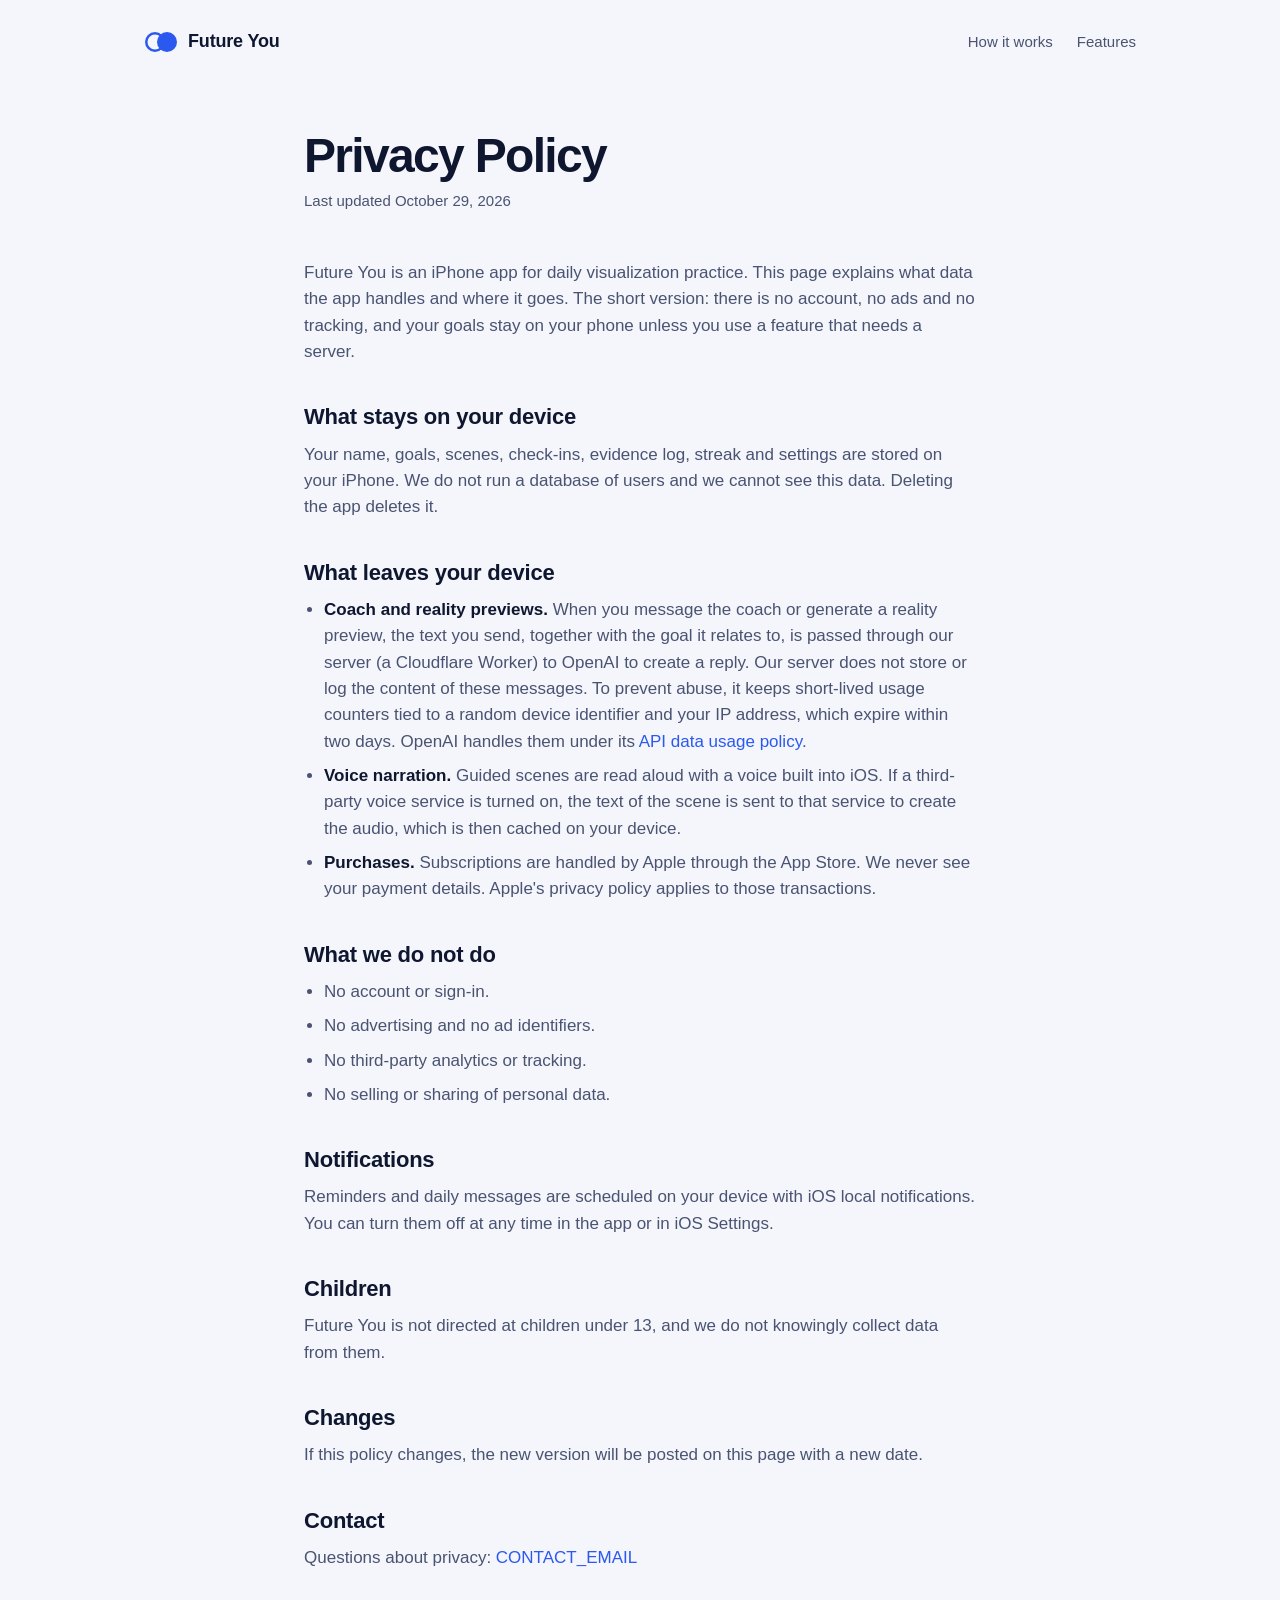
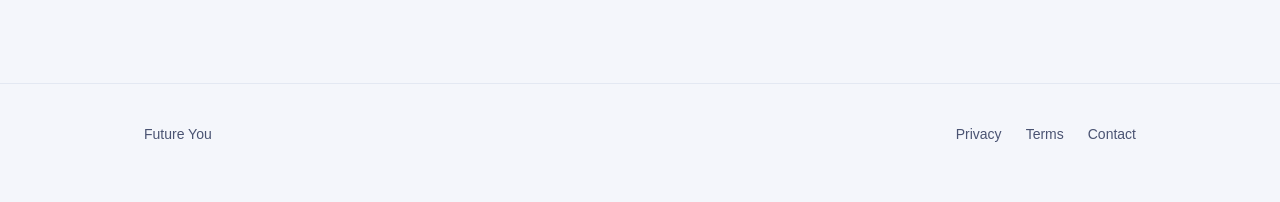
==== privacy/index.html @ b3ddc8c0 "Add Future You landing page, privacy and terms Co-Authored-By: Claude Opus 5.5 <noreply@anthropic.co" ====
<!doctype html>
<html lang="en">
<head>
  <meta charset="utf-8">
  <meta name="viewport" content="width=device-width, initial-scale=1">
  <title>Privacy Policy | Future You</title>
  <meta name="description" content="How Future You handles your data.">
  <meta name="theme-color" content="#F4F6FB">
  <link rel="icon" type="image/png" href="/assets/favicon.png">
  <link rel="apple-touch-icon" href="/assets/apple-touch-icon.png">
  <link rel="stylesheet" href="/assets/style.css">
</head>
<body>
  <header class="site-header">
    <div class="wrap">
      <a class="brand" href="/" aria-label="Future You home">
        <svg width="34" height="22" viewBox="0 0 34 22" aria-hidden="true"><circle cx="11" cy="11" r="8.75" fill="none" stroke="#2B59F0" stroke-width="2.5"/><circle cx="23" cy="11" r="10" fill="#2B59F0"/></svg>
        Future You
      </a>
      <nav class="nav">
        <a href="/#how">How it works</a>
        <a href="/#features">Features</a>
      </nav>
    </div>
  </header>

  <main class="legal">
    <div class="wrap">
      <h1>Privacy Policy</h1>
      <p class="updated">Last updated October 29, 2026</p>

      <p>Future You is an iPhone app for daily visualization practice. This page explains what data the app handles and where it goes. The short version: there is no account, no ads and no tracking, and your goals stay on your phone unless you use a feature that needs a server.</p>

      <h2>What stays on your device</h2>
      <p>Your name, goals, scenes, check-ins, evidence log, streak and settings are stored on your iPhone. We do not run a database of users and we cannot see this data. Deleting the app deletes it.</p>

      <h2>What leaves your device</h2>
      <ul>
        <li><strong>Coach and reality previews.</strong> When you message the coach or generate a reality preview, the text you send, together with the goal it relates to, is passed through our server (a Cloudflare Worker) to OpenAI to create a reply. Our server does not store or log the content of these messages. To prevent abuse, it keeps short-lived usage counters tied to a random device identifier and your IP address, which expire within two days. OpenAI handles them under its <a href="https://openai.com/policies/api-data-usage-policies" rel="noopener">API data usage policy</a>.</li>
        <li><strong>Voice narration.</strong> Guided scenes are read aloud with a voice built into iOS. If a third-party voice service is turned on, the text of the scene is sent to that service to create the audio, which is then cached on your device.</li>
        <li><strong>Purchases.</strong> Subscriptions are handled by Apple through the App Store. We never see your payment details. Apple's privacy policy applies to those transactions.</li>
      </ul>

      <h2>What we do not do</h2>
      <ul>
        <li>No account or sign-in.</li>
        <li>No advertising and no ad identifiers.</li>
        <li>No third-party analytics or tracking.</li>
        <li>No selling or sharing of personal data.</li>
      </ul>

      <h2>Notifications</h2>
      <p>Reminders and daily messages are scheduled on your device with iOS local notifications. You can turn them off at any time in the app or in iOS Settings.</p>

      <h2>Children</h2>
      <p>Future You is not directed at children under 13, and we do not knowingly collect data from them.</p>

      <h2>Changes</h2>
      <p>If this policy changes, the new version will be posted on this page with a new date.</p>

      <h2>Contact</h2>
      <p>Questions about privacy: <a href="mailto:CONTACT_EMAIL">CONTACT_EMAIL</a></p>
    </div>
  </main>

  <footer class="site-footer">
    <div class="wrap">
      <span>Future You</span>
      <nav>
        <a href="/privacy">Privacy</a>
        <a href="/terms">Terms</a>
        <a href="mailto:CONTACT_EMAIL">Contact</a>
      </nav>
    </div>
  </footer>
</body>
</html>
---- assets/style.css ----
:root {
  --blue: #2B59F0;
  --blue-deep: #1F45D6;
  --ink: #0F1730;
  --ink-soft: #4A5372;
  --bg: #F4F6FB;
  --card: #FFFFFF;
  --line: #E3E8F2;
  --radius: 20px;
  --max: 1040px;
  color-scheme: light;
}

* { box-sizing: border-box; }

html { -webkit-text-size-adjust: 100%; }

body {
  margin: 0;
  background: var(--bg);
  color: var(--ink);
  font-family: -apple-system, BlinkMacSystemFont, "SF Pro Text", "Inter", "Helvetica Neue", Arial, sans-serif;
  font-size: 17px;
  line-height: 1.55;
  -webkit-font-smoothing: antialiased;
}

a { color: var(--blue); text-decoration: none; }
a:hover { color: var(--blue-deep); }

.wrap { max-width: var(--max); margin: 0 auto; padding: 0 24px; }

/* Header */
.site-header { padding: 28px 0; }
.site-header .wrap { display: flex; align-items: center; justify-content: space-between; }
.brand { display: inline-flex; align-items: center; gap: 10px; color: var(--ink); font-weight: 650; font-size: 18px; letter-spacing: -0.01em; }
.brand:hover { color: var(--ink); }
.brand svg { display: block; }
.nav { display: flex; gap: 24px; font-size: 15px; }
.nav a { color: var(--ink-soft); }
.nav a:hover { color: var(--ink); }

/* Hero */
.hero { padding: 72px 0 96px; }
.hero-grid { display: grid; grid-template-columns: 1.2fr 1fr; gap: 56px; align-items: center; }
.eyebrow { font-size: 14px; font-weight: 600; color: var(--blue); letter-spacing: 0.02em; margin: 0 0 20px; }
h1 {
  font-family: -apple-system, BlinkMacSystemFont, "SF Pro Display", "Inter", "Helvetica Neue", Arial, sans-serif;
  font-size: clamp(44px, 7vw, 76px);
  line-height: 1.02;
  letter-spacing: -0.035em;
  font-weight: 700;
  margin: 0 0 24px;
}
.lede { font-size: 20px; color: var(--ink-soft); max-width: 30em; margin: 0 0 36px; }
.hero-mark { display: flex; justify-content: center; }
.hero-mark .icon {
  width: min(320px, 70vw);
  aspect-ratio: 1;
  border-radius: 22.5%;
  border: 1px solid var(--line);
  background: var(--card);
}

/* Buttons */
.btn {
  display: inline-flex; align-items: center; gap: 10px;
  padding: 16px 26px;
  border-radius: 999px;
  font-size: 16px; font-weight: 600;
  background: var(--ink); color: #fff;
}
.btn[aria-disabled="true"] { cursor: default; }
.btn svg { flex: none; }
.btn-note { display: block; margin-top: 14px; font-size: 14px; color: var(--ink-soft); }

/* Sections */
section { padding: 88px 0; border-top: 1px solid var(--line); }
h2 {
  font-size: clamp(30px, 4vw, 40px);
  letter-spacing: -0.025em;
  line-height: 1.1;
  font-weight: 700;
  margin: 0 0 48px;
  max-width: 18em;
}
h3 { font-size: 20px; letter-spacing: -0.01em; margin: 0 0 8px; font-weight: 650; }
p { margin: 0 0 16px; }

.steps { display: grid; grid-template-columns: repeat(3, 1fr); gap: 20px; list-style: none; padding: 0; margin: 0; }
.step { background: var(--card); border: 1px solid var(--line); border-radius: var(--radius); padding: 32px 28px; }
.step-num { font-size: 14px; font-weight: 600; color: var(--blue); margin-bottom: 40px; }
.step p { color: var(--ink-soft); margin: 0; }

.features { display: grid; grid-template-columns: repeat(2, 1fr); gap: 0 56px; list-style: none; padding: 0; margin: 0; }
.features li { padding: 28px 0; border-top: 1px solid var(--line); }
.features p { color: var(--ink-soft); margin: 0; }

.origin { display: grid; grid-template-columns: 1fr 1.4fr; gap: 56px; }
.origin h2 { margin-bottom: 0; }
.origin p { color: var(--ink-soft); font-size: 18px; }

.cta { text-align: left; }
.cta h2 { margin-bottom: 32px; }

/* Footer */
.site-footer { border-top: 1px solid var(--line); padding: 40px 0 56px; font-size: 14px; color: var(--ink-soft); }
.site-footer .wrap { display: flex; justify-content: space-between; gap: 24px; flex-wrap: wrap; }
.site-footer nav { display: flex; gap: 24px; }
.site-footer a { color: var(--ink-soft); }
.site-footer a:hover { color: var(--ink); }

/* Legal pages */
.legal { padding: 48px 0 96px; border-top: 0; }
.legal .wrap { max-width: 720px; }
.legal h1 { font-size: clamp(36px, 5vw, 48px); margin-bottom: 8px; }
.legal .updated { color: var(--ink-soft); font-size: 15px; margin-bottom: 48px; }
.legal h2 { font-size: 22px; margin: 40px 0 12px; letter-spacing: -0.01em; }
.legal p, .legal li { color: var(--ink-soft); }
.legal ul { padding-left: 20px; margin: 0 0 16px; }
.legal li { margin-bottom: 8px; }
.legal strong { color: var(--ink); font-weight: 600; }

@media (max-width: 820px) {
  .hero { padding: 40px 0 72px; }
  .hero-grid { grid-template-columns: 1fr; gap: 48px; }
  .hero-mark { justify-content: flex-start; }
  .hero-mark .icon { width: 160px; }
  .hero-mark { order: -1; }
  .steps { grid-template-columns: 1fr; }
  .features { grid-template-columns: 1fr; }
  .origin { grid-template-columns: 1fr; gap: 24px; }
  section { padding: 64px 0; }
  .nav { gap: 16px; }
}
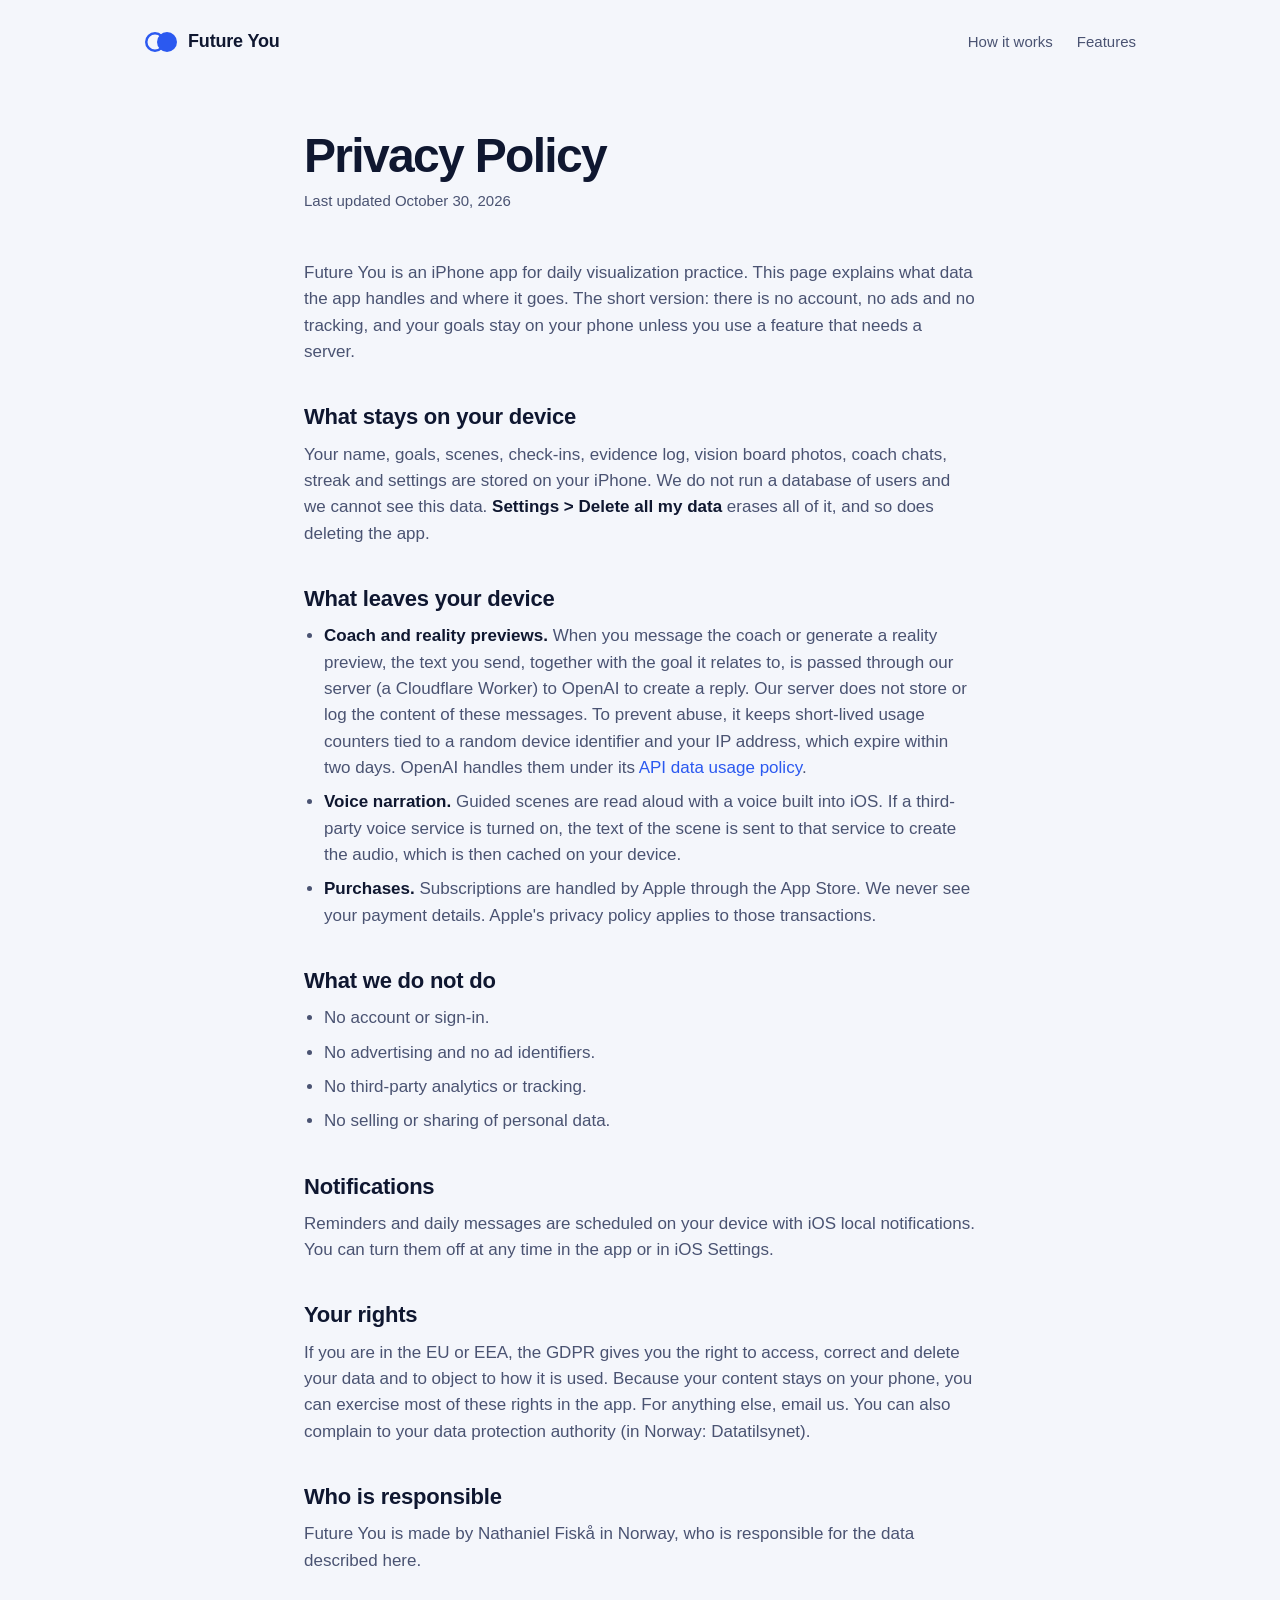
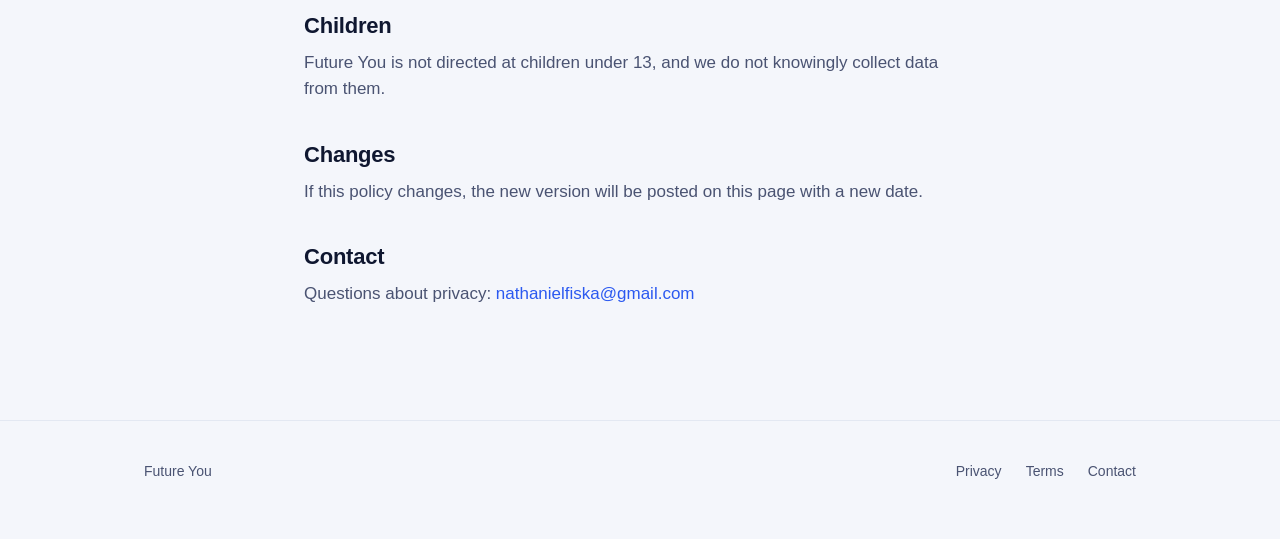
==== commit a160f86f: "Fill in the contact email and add data deletion and rights to the privacy page Co-Authored-By: Claud" ====
--- a/privacy/index.html
+++ b/privacy/index.html
@@ -27,12 +27,12 @@
   <main class="legal">
     <div class="wrap">
       <h1>Privacy Policy</h1>
-      <p class="updated">Last updated October 29, 2026</p>
+      <p class="updated">Last updated October 30, 2026</p>
 
       <p>Future You is an iPhone app for daily visualization practice. This page explains what data the app handles and where it goes. The short version: there is no account, no ads and no tracking, and your goals stay on your phone unless you use a feature that needs a server.</p>
 
       <h2>What stays on your device</h2>
-      <p>Your name, goals, scenes, check-ins, evidence log, streak and settings are stored on your iPhone. We do not run a database of users and we cannot see this data. Deleting the app deletes it.</p>
+      <p>Your name, goals, scenes, check-ins, evidence log, vision board photos, coach chats, streak and settings are stored on your iPhone. We do not run a database of users and we cannot see this data. <strong>Settings &gt; Delete all my data</strong> erases all of it, and so does deleting the app.</p>
 
       <h2>What leaves your device</h2>
       <ul>
@@ -52,6 +52,12 @@
       <h2>Notifications</h2>
       <p>Reminders and daily messages are scheduled on your device with iOS local notifications. You can turn them off at any time in the app or in iOS Settings.</p>
 
+      <h2>Your rights</h2>
+      <p>If you are in the EU or EEA, the GDPR gives you the right to access, correct and delete your data and to object to how it is used. Because your content stays on your phone, you can exercise most of these rights in the app. For anything else, email us. You can also complain to your data protection authority (in Norway: Datatilsynet).</p>
+
+      <h2>Who is responsible</h2>
+      <p>Future You is made by Nathaniel Fiskå in Norway, who is responsible for the data described here.</p>
+
       <h2>Children</h2>
       <p>Future You is not directed at children under 13, and we do not knowingly collect data from them.</p>
 
@@ -59,7 +65,7 @@
       <p>If this policy changes, the new version will be posted on this page with a new date.</p>
 
       <h2>Contact</h2>
-      <p>Questions about privacy: <a href="mailto:CONTACT_EMAIL">CONTACT_EMAIL</a></p>
+      <p>Questions about privacy: <a href="mailto:nathanielfiska@gmail.com">nathanielfiska@gmail.com</a></p>
     </div>
   </main>
 
@@ -69,7 +75,7 @@
       <nav>
         <a href="/privacy">Privacy</a>
         <a href="/terms">Terms</a>
-        <a href="mailto:CONTACT_EMAIL">Contact</a>
+        <a href="mailto:nathanielfiska@gmail.com">Contact</a>
       </nav>
     </div>
   </footer>
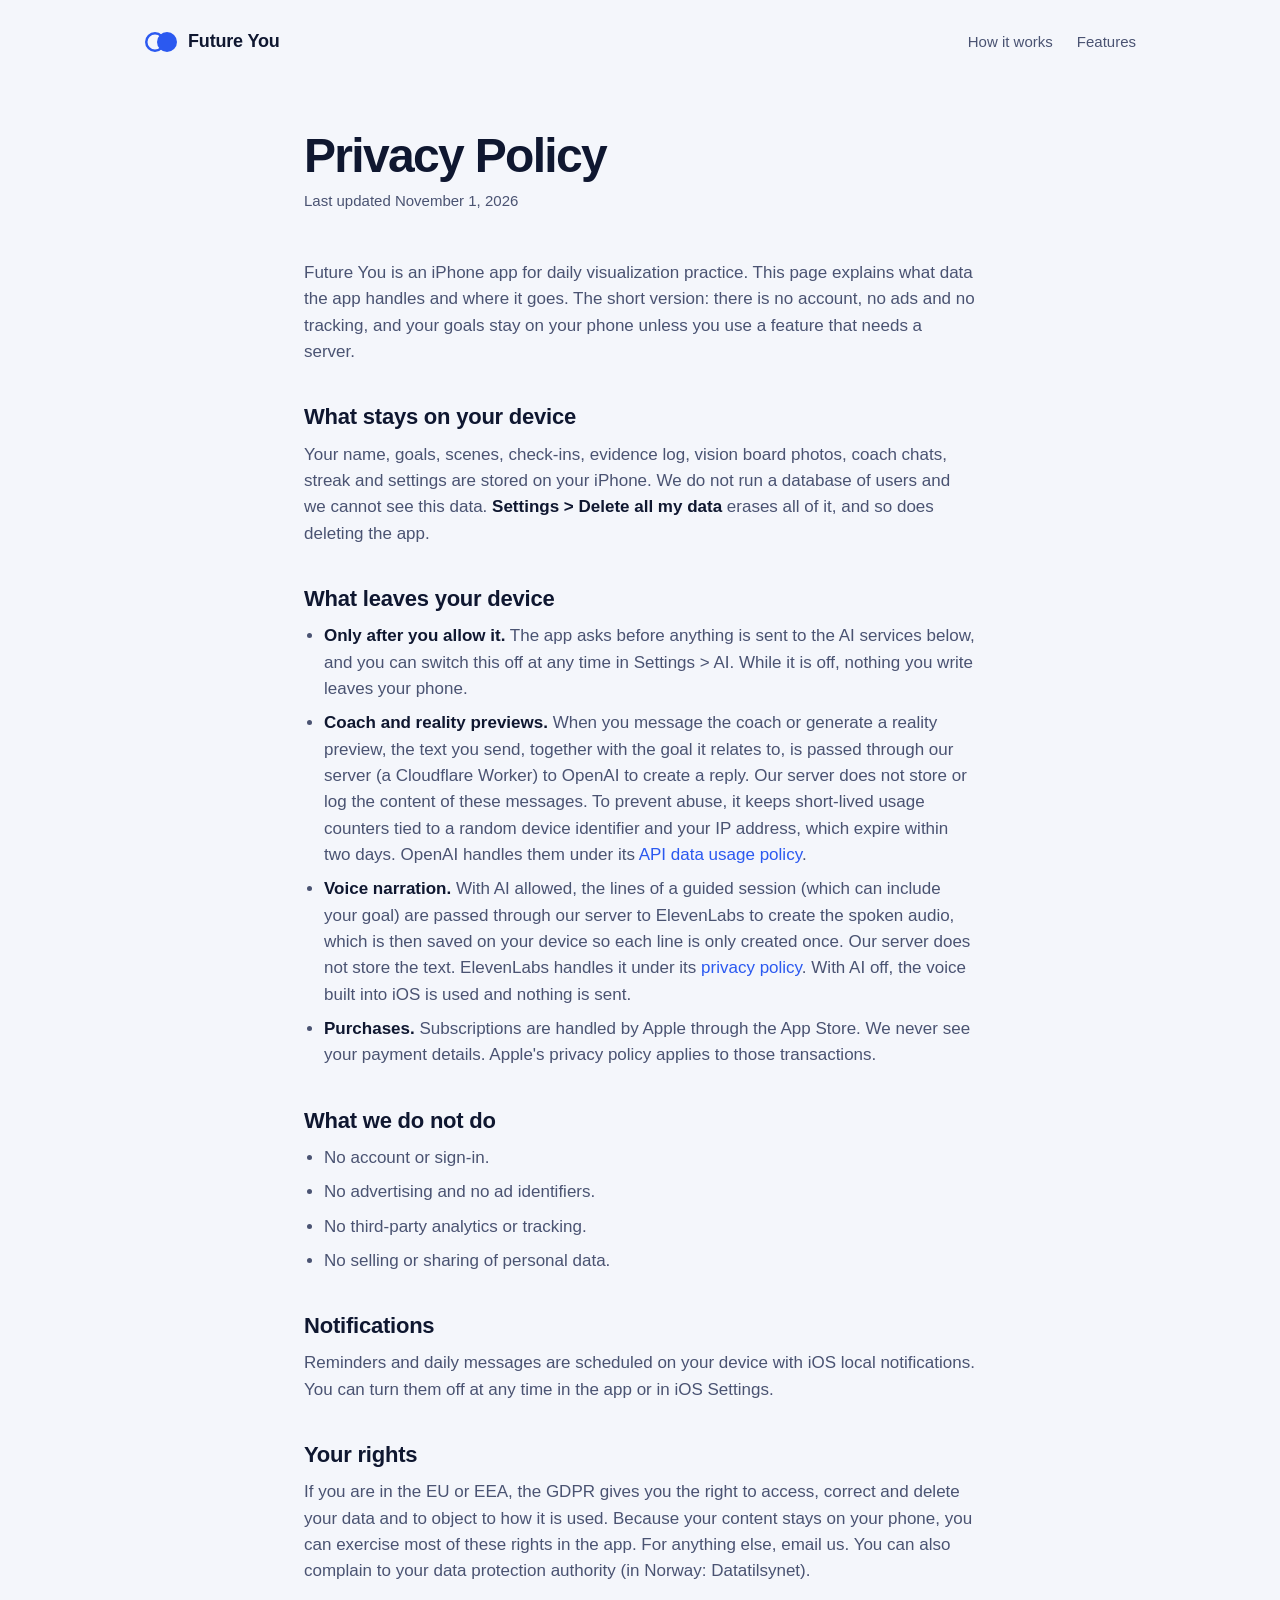
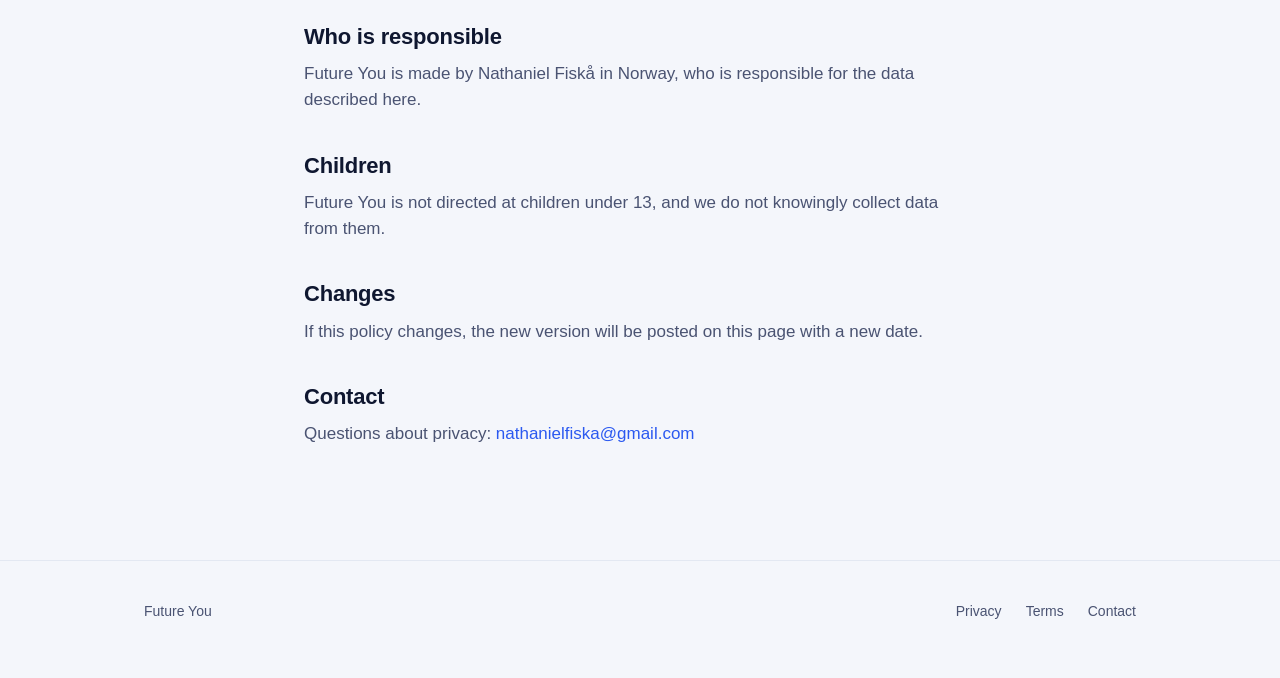
==== commit 7f88cfea: "Add no-guarantee terms, name ElevenLabs and the in-app AI consent Co-Authored-By: Claude Opus 5.5 <n" ====
--- a/privacy/index.html
+++ b/privacy/index.html
@@ -27,7 +27,7 @@
   <main class="legal">
     <div class="wrap">
       <h1>Privacy Policy</h1>
-      <p class="updated">Last updated October 30, 2026</p>
+      <p class="updated">Last updated November 1, 2026</p>
 
       <p>Future You is an iPhone app for daily visualization practice. This page explains what data the app handles and where it goes. The short version: there is no account, no ads and no tracking, and your goals stay on your phone unless you use a feature that needs a server.</p>
 
@@ -36,8 +36,9 @@
 
       <h2>What leaves your device</h2>
       <ul>
+        <li><strong>Only after you allow it.</strong> The app asks before anything is sent to the AI services below, and you can switch this off at any time in Settings &gt; AI. While it is off, nothing you write leaves your phone.</li>
         <li><strong>Coach and reality previews.</strong> When you message the coach or generate a reality preview, the text you send, together with the goal it relates to, is passed through our server (a Cloudflare Worker) to OpenAI to create a reply. Our server does not store or log the content of these messages. To prevent abuse, it keeps short-lived usage counters tied to a random device identifier and your IP address, which expire within two days. OpenAI handles them under its <a href="https://openai.com/policies/api-data-usage-policies" rel="noopener">API data usage policy</a>.</li>
-        <li><strong>Voice narration.</strong> Guided scenes are read aloud with a voice built into iOS. If a third-party voice service is turned on, the text of the scene is sent to that service to create the audio, which is then cached on your device.</li>
+        <li><strong>Voice narration.</strong> With AI allowed, the lines of a guided session (which can include your goal) are passed through our server to ElevenLabs to create the spoken audio, which is then saved on your device so each line is only created once. Our server does not store the text. ElevenLabs handles it under its <a href="https://elevenlabs.io/privacy-policy" rel="noopener">privacy policy</a>. With AI off, the voice built into iOS is used and nothing is sent.</li>
         <li><strong>Purchases.</strong> Subscriptions are handled by Apple through the App Store. We never see your payment details. Apple's privacy policy applies to those transactions.</li>
       </ul>
 
